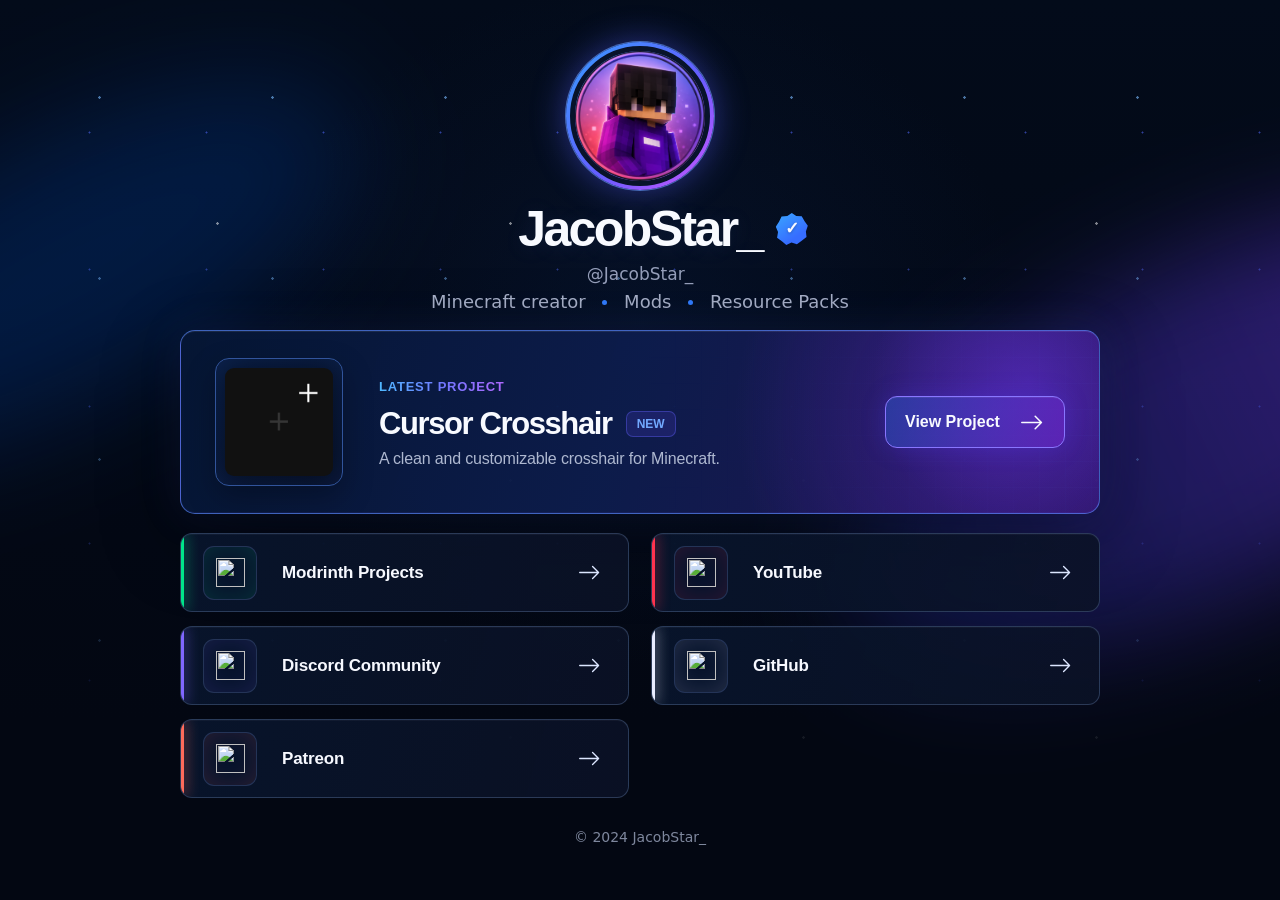
==== index.html @ 834108f9 "Add files via upload" ====
<!doctype html>
<html lang="en">
<head>
  <meta charset="UTF-8">
  <meta name="viewport" content="width=device-width, initial-scale=1.0">
  <meta http-equiv="Content-Security-Policy" content="default-src 'self'; script-src 'self'; style-src 'self' 'unsafe-inline'; img-src 'self' https://cdn.simpleicons.org https://cdn.modrinth.com; connect-src https://api.modrinth.com; object-src 'none'; base-uri 'none'; form-action 'none'; upgrade-insecure-requests">
  <meta name="referrer" content="strict-origin-when-cross-origin">
  <meta name="description" content="Minecraft resource packs, mods, videos and community links by JacobStar_.">
  <title>JacobStar_ | Minecraft Creator</title>
  <link rel="icon" href="profile.png">
  <link rel="stylesheet" href="style.css">
</head>
<body>
  <main>
    <div class="nebula nebula-left"></div><div class="nebula nebula-right"></div><div class="stars"></div>
    <div class="shell">
      <header class="identity">
        <div class="avatar-ring"><img src="profile.png" alt="JacobStar_ Minecraft avatar"></div>
        <div class="name-line"><h1>JacobStar_</h1><span class="verified"><b>✓</b></span></div>
        <p class="handle">@JacobStar_</p>
        <p class="role">Minecraft creator <i></i> Mods <i></i> Resource Packs</p>
      </header>
      <a class="featured" id="latest-project" href="https://modrinth.com/mod/cursor-crosshair" target="_blank" rel="noreferrer">
        <div class="project-icon"><img id="project-icon" src="cursor-crosshair.png" alt="Latest project icon"></div>
        <div class="project-copy">
          <span class="eyebrow">LATEST PROJECT</span>
          <div class="title-row"><h2 id="project-title">Cursor Crosshair</h2><b>NEW</b></div>
          <p id="project-description">A clean and customizable crosshair for Minecraft.</p>
        </div>
        <span class="view-button">View Project <b><svg viewBox="0 0 28 18" aria-hidden="true"><path d="M2 9h22M17 2l7 7-7 7"/></svg></b></span>
      </a>
      <section class="links-grid" aria-label="JacobStar links">
        <a class="link-card" style="--accent:#00e58a" href="https://modrinth.com/user/JacobStar_" target="_blank" rel="noreferrer"><span class="logo-box"><img src="https://cdn.simpleicons.org/modrinth/00E054" alt=""></span><strong>Modrinth Projects</strong><span class="go"><svg viewBox="0 0 28 18"><path d="M2 9h22M17 2l7 7-7 7"/></svg></span></a>
        <a class="link-card" style="--accent:#ff334e" href="https://www.youtube.com/@JacobStar_0" target="_blank" rel="noreferrer"><span class="logo-box"><img src="https://cdn.simpleicons.org/youtube/FF0033" alt=""></span><strong>YouTube</strong><span class="go"><svg viewBox="0 0 28 18"><path d="M2 9h22M17 2l7 7-7 7"/></svg></span></a>
        <a class="link-card" style="--accent:#8067ff" href="https://discord.com/invite/3Srsn7yTkF" target="_blank" rel="noreferrer"><span class="logo-box"><img src="https://cdn.simpleicons.org/discord/8A9CFF" alt=""></span><strong>Discord Community</strong><span class="go"><svg viewBox="0 0 28 18"><path d="M2 9h22M17 2l7 7-7 7"/></svg></span></a>
        <a class="link-card" style="--accent:#e8ecff" href="https://github.com/JacobStar0" target="_blank" rel="noreferrer"><span class="logo-box"><img src="https://cdn.simpleicons.org/github/FFFFFF" alt=""></span><strong>GitHub</strong><span class="go"><svg viewBox="0 0 28 18"><path d="M2 9h22M17 2l7 7-7 7"/></svg></span></a>
        <a class="link-card" style="--accent:#ff6b5b" href="https://www.patreon.com/c/JacobsTexturePacks" target="_blank" rel="noreferrer"><span class="logo-box"><img src="https://cdn.simpleicons.org/patreon/FF6B5B" alt=""></span><strong>Patreon</strong><span class="go"><svg viewBox="0 0 28 18"><path d="M2 9h22M17 2l7 7-7 7"/></svg></span></a>
      </section>
      <footer>© 2024 JacobStar_</footer>
    </div>
  </main>
  <script src="script.js"></script>
</body>
</html>
---- style.css ----
:root{color-scheme:dark}*{box-sizing:border-box}html,body{margin:0;min-height:100%;background:#030914;color:#f8faff;font-family:Inter,ui-sans-serif,system-ui,-apple-system,BlinkMacSystemFont,"Segoe UI",sans-serif}main{position:relative;min-height:100vh;overflow:hidden;padding:42px 24px 36px;background:radial-gradient(ellipse at 50% 36%,rgba(14,39,87,.26),transparent 42%),linear-gradient(180deg,#030b1a,#030712 80%)}.stars{position:absolute;inset:0;opacity:.68;background-image:radial-gradient(circle,#79baff 1px,transparent 1.5px),radial-gradient(circle,#fff 1px,transparent 1.5px),radial-gradient(circle,#5269ff .8px,transparent 1.2px);background-size:173px 181px,293px 257px,117px 137px;background-position:13px 7px,71px 95px,31px 64px;mask-image:linear-gradient(to bottom,#000,transparent 92%)}.nebula{position:absolute;pointer-events:none;border-radius:50%;filter:blur(55px)}.nebula-left{width:650px;height:260px;left:-260px;top:140px;background:rgba(0,83,209,.22);transform:rotate(-28deg)}.nebula-right{width:780px;height:330px;right:-310px;top:270px;background:linear-gradient(90deg,rgba(44,74,255,.2),rgba(124,55,255,.44));transform:rotate(-25deg)}.shell{position:relative;z-index:2;width:min(100%,920px);margin:0 auto}.identity{text-align:center}.avatar-ring{width:148px;height:148px;margin:0 auto 14px;padding:4px;border-radius:50%;background:linear-gradient(135deg,#359dff,#655dff 56%,#cf56ff);box-shadow:0 0 0 1px rgba(105,159,255,.6),0 0 35px rgba(83,91,255,.48)}.avatar-ring img{display:block;width:100%;height:100%;object-fit:cover;border-radius:50%;border:5px solid #08132b}.name-line{display:flex;align-items:center;justify-content:center;gap:14px}.name-line h1{font-size:48px;line-height:1;margin:0;letter-spacing:-.05em}.verified{display:grid;place-items:center;width:31px;height:31px;border-radius:9px;background:#2e80ff;transform:rotate(45deg);font-size:17px;box-shadow:0 0 22px rgba(44,123,255,.65)}.verified::first-letter{transform:rotate(-45deg)}.handle{font-size:17px;color:#969fba;margin:10px 0 7px}.role{font-size:18px;color:#a9b2c9;margin:0}.role i{display:inline-block;width:5px;height:5px;border-radius:50%;background:#327dff;margin:0 11px 3px}.featured{position:relative;display:grid;grid-template-columns:136px 1fr 180px;align-items:center;gap:28px;min-height:174px;margin-top:18px;padding:22px 30px;text-decoration:none;color:inherit;border:1px solid rgba(104,153,255,.56);border-radius:15px;background:linear-gradient(110deg,rgba(7,25,54,.9),rgba(17,18,58,.88));box-shadow:inset 0 1px rgba(255,255,255,.05),0 22px 70px rgba(0,0,0,.38),0 0 35px rgba(51,80,190,.12);overflow:hidden;transition:.25s ease}.featured:after{content:"";position:absolute;width:380px;height:280px;right:-120px;top:-90px;background:radial-gradient(circle,rgba(116,60,255,.3),transparent 66%)}.featured:hover,.link-card:hover{transform:translateY(-3px);border-color:#829cff;box-shadow:0 20px 60px rgba(18,45,121,.32)}.project-icon{width:128px;height:128px;padding:9px;border-radius:14px;border:1px solid #253b6e;background:rgba(2,12,29,.78);box-shadow:inset 0 0 35px rgba(40,107,246,.14)}.project-icon img{width:100%;height:100%;object-fit:cover;border-radius:9px}.eyebrow{color:#5da5ff;font-weight:800;font-size:13px;letter-spacing:.04em}.title-row{display:flex;align-items:center;gap:14px;margin:11px 0 8px}.title-row h2{font-size:29px;letter-spacing:-.035em;margin:0}.title-row b{font-size:12px;color:#72a9ff;padding:5px 10px;border:1px solid rgba(99,97,255,.38);background:rgba(74,60,194,.24);border-radius:7px}.project-copy p{margin:0;color:#a7b0c6;font-size:16px}.view-button{position:relative;z-index:2;display:flex;align-items:center;justify-content:space-between;width:180px;padding:14px 20px;border:1px solid #6d6fff;border-radius:12px;background:linear-gradient(100deg,rgba(30,63,169,.35),rgba(101,35,191,.35));font-weight:700;box-shadow:0 0 22px rgba(74,64,255,.18)}.view-button b{font-size:24px}.links-grid{display:grid;grid-template-columns:1fr 1fr;gap:14px 22px;margin-top:19px}.link-card{--accent:#3d7cff;position:relative;display:grid;grid-template-columns:62px 1fr 32px;align-items:center;gap:17px;min-height:79px;padding:10px 22px;text-decoration:none;color:#f7f9ff;border:1px solid rgba(99,123,168,.38);border-radius:12px;background:linear-gradient(105deg,rgba(8,21,44,.94),rgba(11,18,38,.88));box-shadow:inset 0 1px rgba(255,255,255,.035);transition:.23s ease;overflow:hidden}.link-card:before{content:"";position:absolute;left:0;top:0;bottom:0;width:3px;background:var(--accent);box-shadow:0 0 14px var(--accent)}.logo-box{width:54px;height:54px;display:grid;place-items:center;border:1px solid rgba(102,127,188,.3);border-radius:11px;background:rgba(8,21,45,.9);box-shadow:inset 0 0 24px color-mix(in srgb,var(--accent) 14%,transparent)}.logo-box img{width:29px;height:29px;display:block}.link-card strong{font-size:17px}.go{font-size:27px;color:#d4dcf0}footer{text-align:center;color:#7e879d;font-size:14px;margin-top:31px}
@media(max-width:760px){main{padding:34px 16px}.shell{max-width:580px}.avatar-ring{width:125px;height:125px}.name-line h1{font-size:39px}.featured{grid-template-columns:105px 1fr;padding:18px;gap:19px}.project-icon{width:100px;height:100px}.view-button{grid-column:1/-1;width:100%;justify-content:center;gap:13px}.links-grid{grid-template-columns:1fr}.role{font-size:15px}.title-row h2{font-size:23px}.project-copy p{font-size:14px}}
@media(max-width:430px){.name-line h1{font-size:34px}.verified{width:25px;height:25px}.role i{margin-inline:5px}.featured{grid-template-columns:83px 1fr}.project-icon{width:83px;height:83px}.title-row{display:block}.title-row b{display:inline-block;margin-top:8px}.project-copy p{display:none}.link-card{min-height:72px}}
@media(prefers-reduced-motion:reduce){*{transition:none!important}}

/* Refined featured panel and arrows */
.featured{min-height:184px;padding:22px 34px;grid-template-columns:136px 1fr 180px;border-color:rgba(92,142,255,.62);background:linear-gradient(112deg,rgba(5,21,49,.96) 0%,rgba(13,24,67,.93) 58%,rgba(43,22,103,.92) 100%);box-shadow:inset 0 1px rgba(255,255,255,.07),inset 0 0 55px rgba(69,92,255,.06),0 24px 78px rgba(0,0,0,.42),0 0 34px rgba(45,87,222,.14)}
.featured:before{content:"";position:absolute;inset:0;pointer-events:none;opacity:.12;background-image:linear-gradient(rgba(112,139,255,.26) 1px,transparent 1px),linear-gradient(90deg,rgba(112,139,255,.2) 1px,transparent 1px);background-size:26px 26px;mask-image:linear-gradient(90deg,transparent 45%,#000)}
.project-icon{position:relative;border-color:#31549b;background:linear-gradient(145deg,rgba(5,20,46,.96),rgba(4,10,26,.98));box-shadow:inset 0 0 34px rgba(54,119,255,.18),0 12px 30px rgba(0,0,0,.28)}
.project-copy,.project-icon{position:relative;z-index:2}.eyebrow{letter-spacing:.06em;text-shadow:0 0 18px rgba(69,151,255,.45)}.title-row h2{font-size:30px}.view-button{height:52px;border-color:#7d70ff;background:linear-gradient(110deg,rgba(35,67,171,.48),rgba(101,31,191,.5));box-shadow:inset 0 1px rgba(255,255,255,.08),0 0 24px rgba(80,61,255,.24)}
.view-button b{display:grid;place-items:center}.view-button svg{width:25px;height:17px}.go{display:grid;place-items:center;width:32px;height:32px}.go svg{width:25px;height:17px}.go svg,.view-button svg{fill:none;stroke:currentColor;stroke-width:1.7;stroke-linecap:round;stroke-linejoin:round}.link-card:hover .go{transform:translateX(3px)}.go{transition:transform .2s ease}
@media(max-width:760px){.featured{grid-template-columns:105px 1fr;padding:18px}.view-button{grid-column:1/-1;width:100%}}
@media(max-width:430px){.featured{grid-template-columns:83px 1fr}}

/* Final typography and reference-matched polish */
.name-line h1{font-family:"Segoe UI Variable Display","Avenir Next","Helvetica Neue",Arial,sans-serif;font-size:50px;font-weight:700;letter-spacing:-.052em;text-shadow:0 2px 22px rgba(124,158,255,.1)}
.verified{width:32px;height:32px;border-radius:0;clip-path:polygon(50% 0,64% 9%,81% 10%,90% 26%,100% 40%,94% 58%,96% 75%,81% 87%,66% 98%,49% 92%,33% 100%,19% 88%,4% 77%,7% 59%,0 43%,10% 27%,18% 11%,36% 9%);background:linear-gradient(145deg,#3aa6ff,#366dff 70%);transform:none;box-shadow:none;filter:drop-shadow(0 0 10px rgba(57,126,255,.6))}
.verified b{font-family:Arial,sans-serif;font-size:17px;line-height:1;transform:translateY(-1px);text-shadow:0 1px 3px rgba(0,0,0,.25)}
.project-copy{font-family:"Segoe UI Variable Display","Avenir Next","Helvetica Neue",Arial,sans-serif}.eyebrow{font-size:13px;font-weight:800;background:linear-gradient(90deg,#4fb8ff 0%,#7376ff 52%,#b068ff 100%);background-clip:text;-webkit-background-clip:text;color:transparent;text-shadow:none}.title-row h2{font-size:31px;font-weight:720;letter-spacing:-.045em}.project-copy p{font-size:16px;letter-spacing:-.01em;color:#aeb8d0}
.featured{background:radial-gradient(circle at 89% 45%,rgba(118,47,237,.34),transparent 32%),linear-gradient(108deg,rgba(5,22,52,.98) 0%,rgba(13,29,77,.95) 48%,rgba(38,20,91,.96) 100%);border-color:rgba(91,139,255,.66);box-shadow:inset 0 1px rgba(255,255,255,.08),inset 0 -1px rgba(80,64,210,.12),0 24px 78px rgba(0,0,0,.42),0 0 42px rgba(54,87,220,.16)}
.view-button{justify-self:end;align-self:center;margin-right:0;width:180px;height:52px;padding:0 19px;background:linear-gradient(105deg,rgba(42,76,185,.62),rgba(105,37,198,.65));border-color:#8976ff;font-family:"Segoe UI Variable Display","Avenir Next","Helvetica Neue",Arial,sans-serif}
.go{border:1px solid transparent;border-radius:9px;color:#dce6ff}.link-card:hover .go{border-color:rgba(122,150,216,.32);background:rgba(75,105,174,.13);transform:translateX(2px)}.go svg{width:24px;stroke-width:1.55}.link-card strong{font-family:"Segoe UI Variable Display","Avenir Next","Helvetica Neue",Arial,sans-serif;font-weight:650;letter-spacing:-.01em}
@media(max-width:760px){.name-line h1{font-size:41px}.view-button{justify-self:stretch;margin:0;width:100%}}
@media(max-width:430px){.name-line h1{font-size:35px}}

/* True title centering and compact automatic-project mobile layout */
.name-line{position:relative;display:block;width:fit-content;margin-left:auto;margin-right:auto}
.name-line .verified{position:absolute;left:calc(100% + 14px);top:50%;transform:translateY(-50%)}
@media(max-width:600px){
  main{padding-left:16px;padding-right:16px}
  .name-line .verified{left:calc(100% + 9px)}
  .featured{grid-template-columns:92px minmax(0,1fr);grid-template-areas:"icon copy" "button button";align-items:center;gap:16px;padding:18px;min-height:0}
  .project-icon{grid-area:icon;width:92px;height:92px;padding:7px}
  .project-copy{grid-area:copy;min-width:0}
  .eyebrow{font-size:10px;letter-spacing:.045em}
  .title-row{display:flex;align-items:flex-start;flex-wrap:wrap;gap:7px;margin:8px 0 0}
  .title-row h2{font-size:clamp(18px,5.4vw,23px);line-height:1.12;letter-spacing:-.035em;overflow-wrap:break-word;word-break:normal}
  .title-row b{font-size:9px;margin:1px 0 0;padding:4px 7px}
  .project-copy p{display:none}
  .view-button{grid-area:button;height:50px;margin-top:2px}
}
@media(max-width:380px){
  .featured{grid-template-columns:78px minmax(0,1fr);gap:13px;padding:15px}
  .project-icon{width:78px;height:78px}
  .title-row h2{font-size:18px}
  .role{font-size:13px}
}
.not-found{min-height:100vh;display:grid;place-items:center;text-align:center;padding:24px}.not-found-card{width:min(100%,620px);padding:55px 30px;border:1px solid rgba(91,139,255,.62);border-radius:18px;background:radial-gradient(circle at 80% 20%,rgba(118,47,237,.3),transparent 35%),rgba(7,20,48,.92);box-shadow:0 25px 80px rgba(0,0,0,.45)}.not-found-card strong{display:block;font-size:88px;line-height:1;background:linear-gradient(90deg,#54b8ff,#9a63ff);background-clip:text;-webkit-background-clip:text;color:transparent}.not-found-card h1{font-size:30px;margin:18px 0 10px}.not-found-card p{color:#aeb8d0;margin:0 0 25px}.home-button{display:inline-flex;padding:13px 22px;border:1px solid #7d70ff;border-radius:11px;color:#fff;text-decoration:none;background:linear-gradient(105deg,rgba(42,76,185,.62),rgba(105,37,198,.65))}
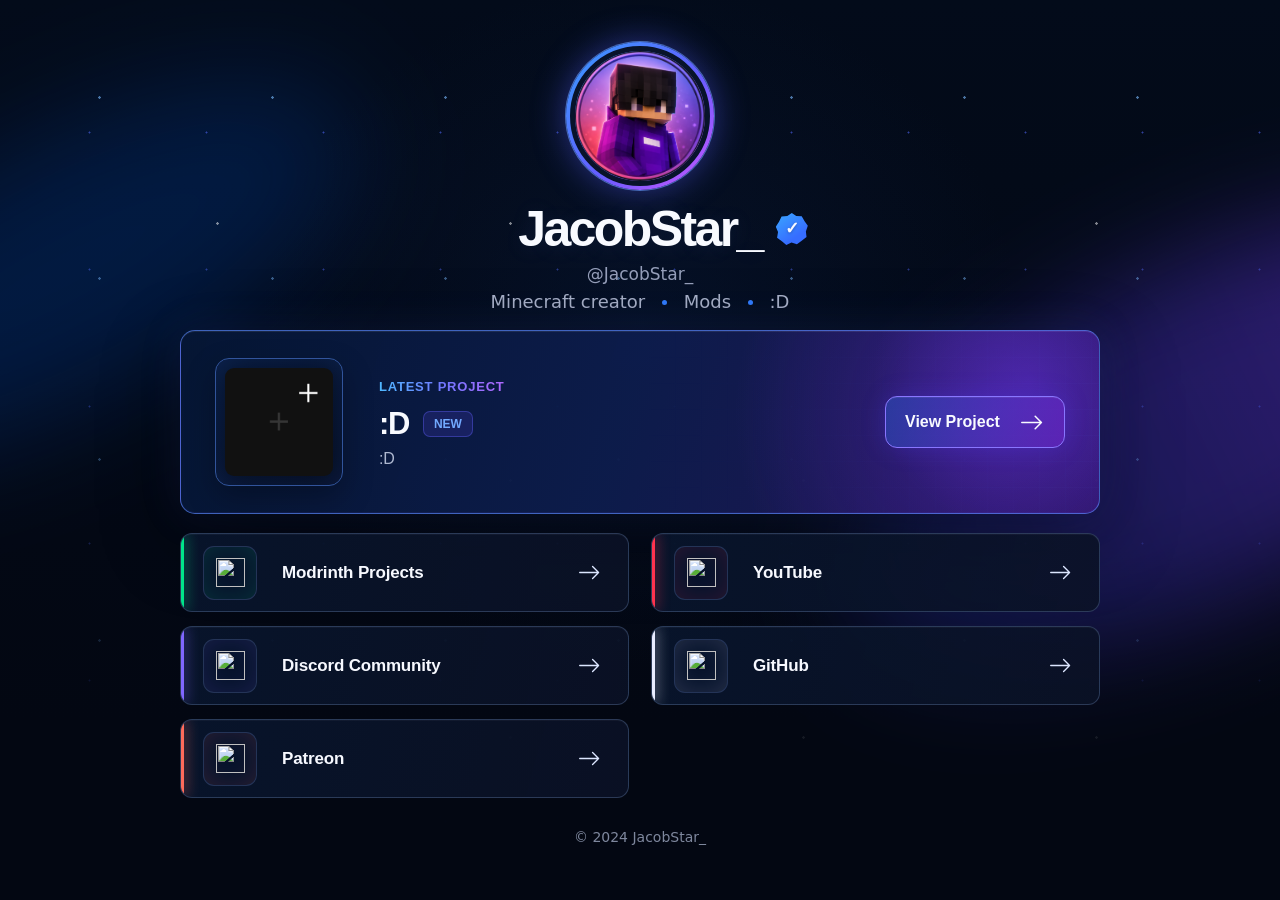
==== commit 99046167: "Update index.html" ====
--- a/index.html
+++ b/index.html
@@ -18,14 +18,14 @@
         <div class="avatar-ring"><img src="profile.png" alt="JacobStar_ Minecraft avatar"></div>
         <div class="name-line"><h1>JacobStar_</h1><span class="verified"><b>✓</b></span></div>
         <p class="handle">@JacobStar_</p>
-        <p class="role">Minecraft creator <i></i> Mods <i></i> Resource Packs</p>
+        <p class="role">Minecraft creator <i></i> Mods <i></i> :D</p>
       </header>
-      <a class="featured" id="latest-project" href="https://modrinth.com/mod/cursor-crosshair" target="_blank" rel="noreferrer">
+      <a class="featured" id="latest-project" href=":D" target="_blank" rel="noreferrer">
         <div class="project-icon"><img id="project-icon" src="cursor-crosshair.png" alt="Latest project icon"></div>
         <div class="project-copy">
           <span class="eyebrow">LATEST PROJECT</span>
-          <div class="title-row"><h2 id="project-title">Cursor Crosshair</h2><b>NEW</b></div>
-          <p id="project-description">A clean and customizable crosshair for Minecraft.</p>
+          <div class="title-row"><h2 id="project-title">:D</h2><b>NEW</b></div>
+          <p id="project-description">:D</p>
         </div>
         <span class="view-button">View Project <b><svg viewBox="0 0 28 18" aria-hidden="true"><path d="M2 9h22M17 2l7 7-7 7"/></svg></b></span>
       </a>
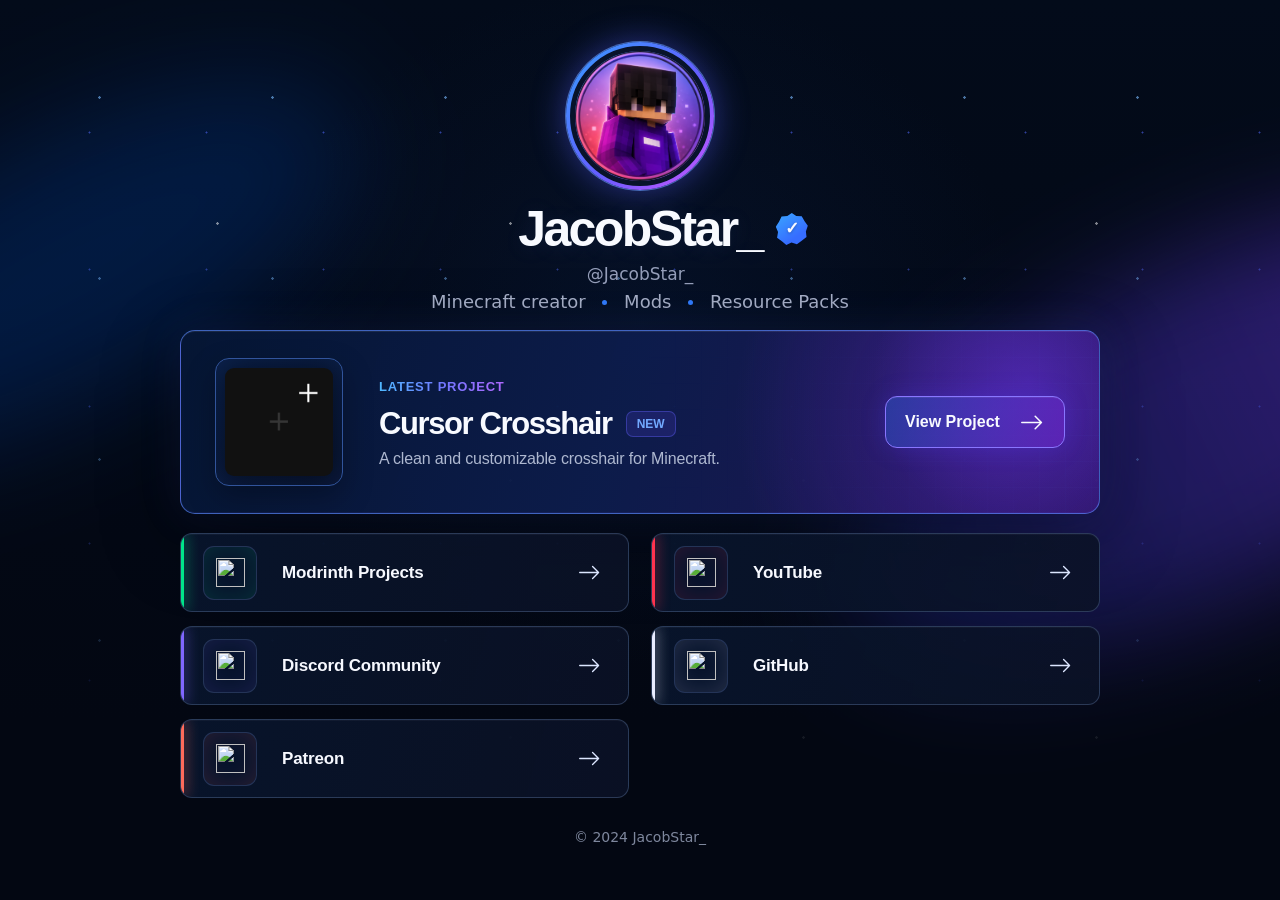
==== commit 4c307212: "Update index.html" ====
--- a/index.html
+++ b/index.html
@@ -18,14 +18,14 @@
         <div class="avatar-ring"><img src="profile.png" alt="JacobStar_ Minecraft avatar"></div>
         <div class="name-line"><h1>JacobStar_</h1><span class="verified"><b>✓</b></span></div>
         <p class="handle">@JacobStar_</p>
-        <p class="role">Minecraft creator <i></i> Mods <i></i> :D</p>
+        <p class="role">Minecraft creator <i></i> Mods <i></i> Resource Packs</p>
       </header>
-      <a class="featured" id="latest-project" href=":D" target="_blank" rel="noreferrer">
+      <a class="featured" id="latest-project" href="https://modrinth.com/mod/cursor-crosshair" target="_blank" rel="noreferrer">
         <div class="project-icon"><img id="project-icon" src="cursor-crosshair.png" alt="Latest project icon"></div>
         <div class="project-copy">
           <span class="eyebrow">LATEST PROJECT</span>
-          <div class="title-row"><h2 id="project-title">:D</h2><b>NEW</b></div>
-          <p id="project-description">:D</p>
+          <div class="title-row"><h2 id="project-title">Cursor Crosshair</h2><b>NEW</b></div>
+          <p id="project-description">A clean and customizable crosshair for Minecraft.</p>
         </div>
         <span class="view-button">View Project <b><svg viewBox="0 0 28 18" aria-hidden="true"><path d="M2 9h22M17 2l7 7-7 7"/></svg></b></span>
       </a>
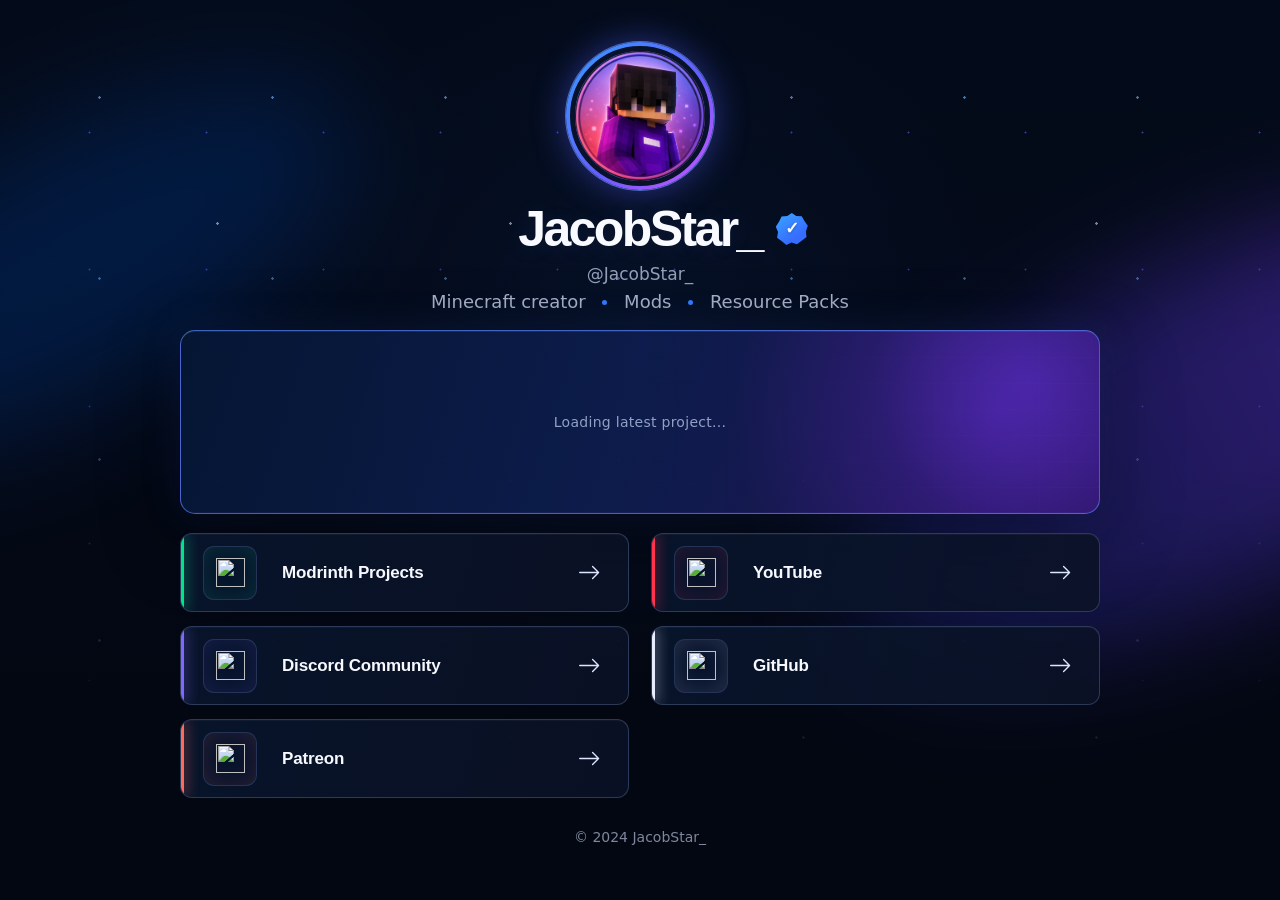
==== commit 8e36e67e: "Add files via upload" ====
--- a/index.html
+++ b/index.html
@@ -20,12 +20,13 @@
         <p class="handle">@JacobStar_</p>
         <p class="role">Minecraft creator <i></i> Mods <i></i> Resource Packs</p>
       </header>
-      <a class="featured" id="latest-project" href="https://modrinth.com/mod/cursor-crosshair" target="_blank" rel="noreferrer">
-        <div class="project-icon"><img id="project-icon" src="cursor-crosshair.png" alt="Latest project icon"></div>
+      <a class="featured is-loading" id="latest-project" href="#" target="_blank" rel="noreferrer" aria-busy="true" aria-disabled="true" tabindex="-1">
+        <span class="project-loading" role="status">Loading latest project...</span>
+        <div class="project-icon"><img id="project-icon" src="profile.png" alt=""></div>
         <div class="project-copy">
           <span class="eyebrow">LATEST PROJECT</span>
-          <div class="title-row"><h2 id="project-title">Cursor Crosshair</h2><b>NEW</b></div>
-          <p id="project-description">A clean and customizable crosshair for Minecraft.</p>
+          <div class="title-row"><h2 id="project-title"></h2><b>NEW</b></div>
+          <p id="project-description"></p>
         </div>
         <span class="view-button">View Project <b><svg viewBox="0 0 28 18" aria-hidden="true"><path d="M2 9h22M17 2l7 7-7 7"/></svg></b></span>
       </a>
--- a/style.css
+++ b/style.css
@@ -46,3 +46,9 @@
   .role{font-size:13px}
 }
 .not-found{min-height:100vh;display:grid;place-items:center;text-align:center;padding:24px}.not-found-card{width:min(100%,620px);padding:55px 30px;border:1px solid rgba(91,139,255,.62);border-radius:18px;background:radial-gradient(circle at 80% 20%,rgba(118,47,237,.3),transparent 35%),rgba(7,20,48,.92);box-shadow:0 25px 80px rgba(0,0,0,.45)}.not-found-card strong{display:block;font-size:88px;line-height:1;background:linear-gradient(90deg,#54b8ff,#9a63ff);background-clip:text;-webkit-background-clip:text;color:transparent}.not-found-card h1{font-size:30px;margin:18px 0 10px}.not-found-card p{color:#aeb8d0;margin:0 0 25px}.home-button{display:inline-flex;padding:13px 22px;border:1px solid #7d70ff;border-radius:11px;color:#fff;text-decoration:none;background:linear-gradient(105deg,rgba(42,76,185,.62),rgba(105,37,198,.65))}
+
+/* Keep unpublished fallback content invisible while Modrinth is loading. */
+.featured.is-loading{pointer-events:none}
+.featured.is-loading>:not(.project-loading){visibility:hidden}
+.project-loading{position:absolute;z-index:4;inset:0;display:grid;place-items:center;color:#8fa1c5;font-size:14px;letter-spacing:.02em}
+.featured:not(.is-loading) .project-loading{display:none}
